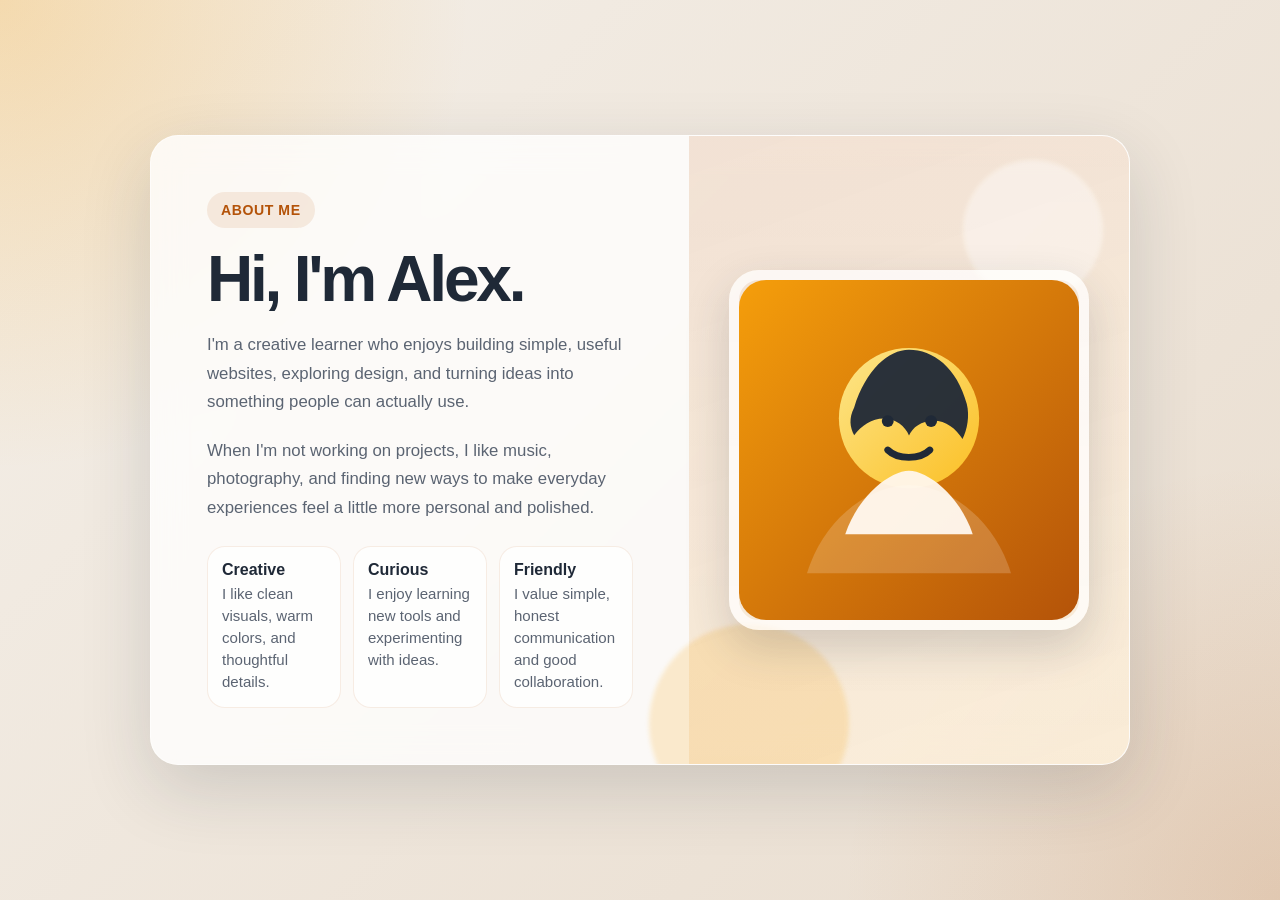
==== index.html @ 719cca9d "dada" ====
<!DOCTYPE html>
<html lang="en">
<head>
	<meta charset="UTF-8">
	<meta name="viewport" content="width=device-width, initial-scale=1.0">
	<title>About Me</title>
	<style>
		:root {
			color-scheme: light;
			--bg: #f4efe8;
			--bg-accent: #e9ddcf;
			--card: rgba(255, 255, 255, 0.78);
			--text: #1f2937;
			--muted: #5b6472;
			--accent: #b45309;
			--accent-soft: #f59e0b;
			--shadow: 0 24px 70px rgba(31, 41, 55, 0.16);
			--radius: 28px;
		}

		* {
			box-sizing: border-box;
		}

		body {
			margin: 0;
			min-height: 100vh;
			font-family: Arial, Helvetica, sans-serif;
			color: var(--text);
			background:
				radial-gradient(circle at top left, rgba(245, 158, 11, 0.26), transparent 30%),
				radial-gradient(circle at bottom right, rgba(180, 83, 9, 0.15), transparent 28%),
				linear-gradient(135deg, var(--bg), var(--bg-accent));
			display: grid;
			place-items: center;
			padding: 24px;
		}

		.about-card {
			width: min(100%, 980px);
			background: var(--card);
			backdrop-filter: blur(16px);
			border: 1px solid rgba(255, 255, 255, 0.55);
			border-radius: var(--radius);
			box-shadow: var(--shadow);
			overflow: hidden;
			display: grid;
			grid-template-columns: 1.1fr 0.9fr;
		}

		.content {
			padding: clamp(28px, 5vw, 56px);
			display: flex;
			flex-direction: column;
			justify-content: center;
			gap: 20px;
		}

		.eyebrow {
			display: inline-flex;
			align-items: center;
			gap: 10px;
			width: fit-content;
			padding: 10px 14px;
			border-radius: 999px;
			background: rgba(180, 83, 9, 0.1);
			color: var(--accent);
			font-size: 0.88rem;
			font-weight: 700;
			letter-spacing: 0.04em;
			text-transform: uppercase;
		}

		h1 {
			margin: 0;
			font-size: clamp(2.3rem, 5vw, 4.4rem);
			line-height: 0.98;
			letter-spacing: -0.05em;
		}

		p {
			margin: 0;
			font-size: 1.05rem;
			line-height: 1.7;
			color: var(--muted);
			max-width: 52ch;
		}

		.highlights {
			display: grid;
			grid-template-columns: repeat(3, minmax(0, 1fr));
			gap: 12px;
			margin-top: 4px;
		}

		.highlight {
			padding: 14px;
			border-radius: 18px;
			background: rgba(255, 255, 255, 0.72);
			border: 1px solid rgba(180, 83, 9, 0.1);
		}

		.highlight strong {
			display: block;
			color: var(--text);
			font-size: 1rem;
			margin-bottom: 4px;
		}

		.highlight span {
			color: var(--muted);
			font-size: 0.94rem;
			line-height: 1.45;
		}

		.portrait {
			position: relative;
			min-height: 420px;
			display: grid;
			place-items: center;
			padding: 28px;
			background:
				linear-gradient(160deg, rgba(180, 83, 9, 0.16), rgba(245, 158, 11, 0.12)),
				linear-gradient(180deg, rgba(255, 255, 255, 0.4), rgba(255, 255, 255, 0.08));
		}

		.portrait::before,
		.portrait::after {
			content: "";
			position: absolute;
			border-radius: 999px;
			background: rgba(255, 255, 255, 0.4);
			filter: blur(2px);
		}

		.portrait::before {
			width: 140px;
			height: 140px;
			top: 24px;
			right: 26px;
		}

		.portrait::after {
			width: 200px;
			height: 200px;
			bottom: -60px;
			left: -40px;
			background: rgba(245, 158, 11, 0.18);
		}

		.portrait img {
			position: relative;
			z-index: 1;
			width: min(100%, 360px);
			aspect-ratio: 1 / 1;
			object-fit: cover;
			border-radius: 30px;
			border: 10px solid rgba(255, 255, 255, 0.72);
			box-shadow: 0 18px 45px rgba(31, 41, 55, 0.18);
		}

		@media (max-width: 820px) {
			.about-card {
				grid-template-columns: 1fr;
			}

			.portrait {
				min-height: 340px;
			}

			.highlights {
				grid-template-columns: 1fr;
			}
		}
	</style>
</head>
<body>
	<main class="about-card">
		<section class="content" aria-labelledby="about-title">
			<div class="eyebrow">About Me</div>
			<h1 id="about-title">Hi, I'm Alex.</h1>
			<p>
				I'm a creative learner who enjoys building simple, useful websites, exploring design,
				and turning ideas into something people can actually use.
			</p>
			<p>
				When I'm not working on projects, I like music, photography, and finding new ways to make
				everyday experiences feel a little more personal and polished.
			</p>
			<div class="highlights">
				<div class="highlight">
					<strong>Creative</strong>
					<span>I like clean visuals, warm colors, and thoughtful details.</span>
				</div>
				<div class="highlight">
					<strong>Curious</strong>
					<span>I enjoy learning new tools and experimenting with ideas.</span>
				</div>
				<div class="highlight">
					<strong>Friendly</strong>
					<span>I value simple, honest communication and good collaboration.</span>
				</div>
			</div>
		</section>
		<section class="portrait" aria-label="Profile image">
			<img
				alt="Illustrated profile portrait"
				src="data:image/svg+xml,%3Csvg xmlns='http://www.w3.org/2000/svg' viewBox='0 0 800 800'%3E%3Cdefs%3E%3ClinearGradient id='bg' x1='0' y1='0' x2='1' y2='1'%3E%3Cstop offset='0%25' stop-color='%23f59e0b'/%3E%3Cstop offset='100%25' stop-color='%23b45309'/%3E%3C/linearGradient%3E%3ClinearGradient id='skin' x1='0' y1='0' x2='1' y2='1'%3E%3Cstop offset='0%25' stop-color='%23fde68a'/%3E%3Cstop offset='100%25' stop-color='%23fbbf24'/%3E%3C/linearGradient%3E%3C/defs%3E%3Crect width='800' height='800' rx='64' fill='url(%23bg)'/%3E%3Ccircle cx='400' cy='325' r='165' fill='url(%23skin)'/%3E%3Cpath d='M250 598c32-94 108-149 150-149s118 55 150 149' fill='%23fff7ed' opacity='.95'/%3E%3Cpath d='M271 300c28-90 81-136 129-136 56 0 113 41 136 128 7 28 1 61-10 82-16-25-39-43-68-43-29 0-50 16-58 35-9-22-31-40-60-40-27 0-52 17-69 39-10-18-13-40 0-65z' fill='%231f2937' opacity='.95'/%3E%3Ccircle cx='350' cy='332' r='14' fill='%231f2937'/%3E%3Ccircle cx='452' cy='332' r='14' fill='%231f2937'/%3E%3Cpath d='M350 400c23 23 76 23 99 0' stroke='%231f2937' stroke-width='16' stroke-linecap='round' fill='none'/%3E%3Cpath d='M160 690c39-128 146-207 240-207s201 79 240 207' fill='%23fff' opacity='.18'/%3E%3C/svg%3E"
			/>
		</section>
	</main>
</body>
</html>
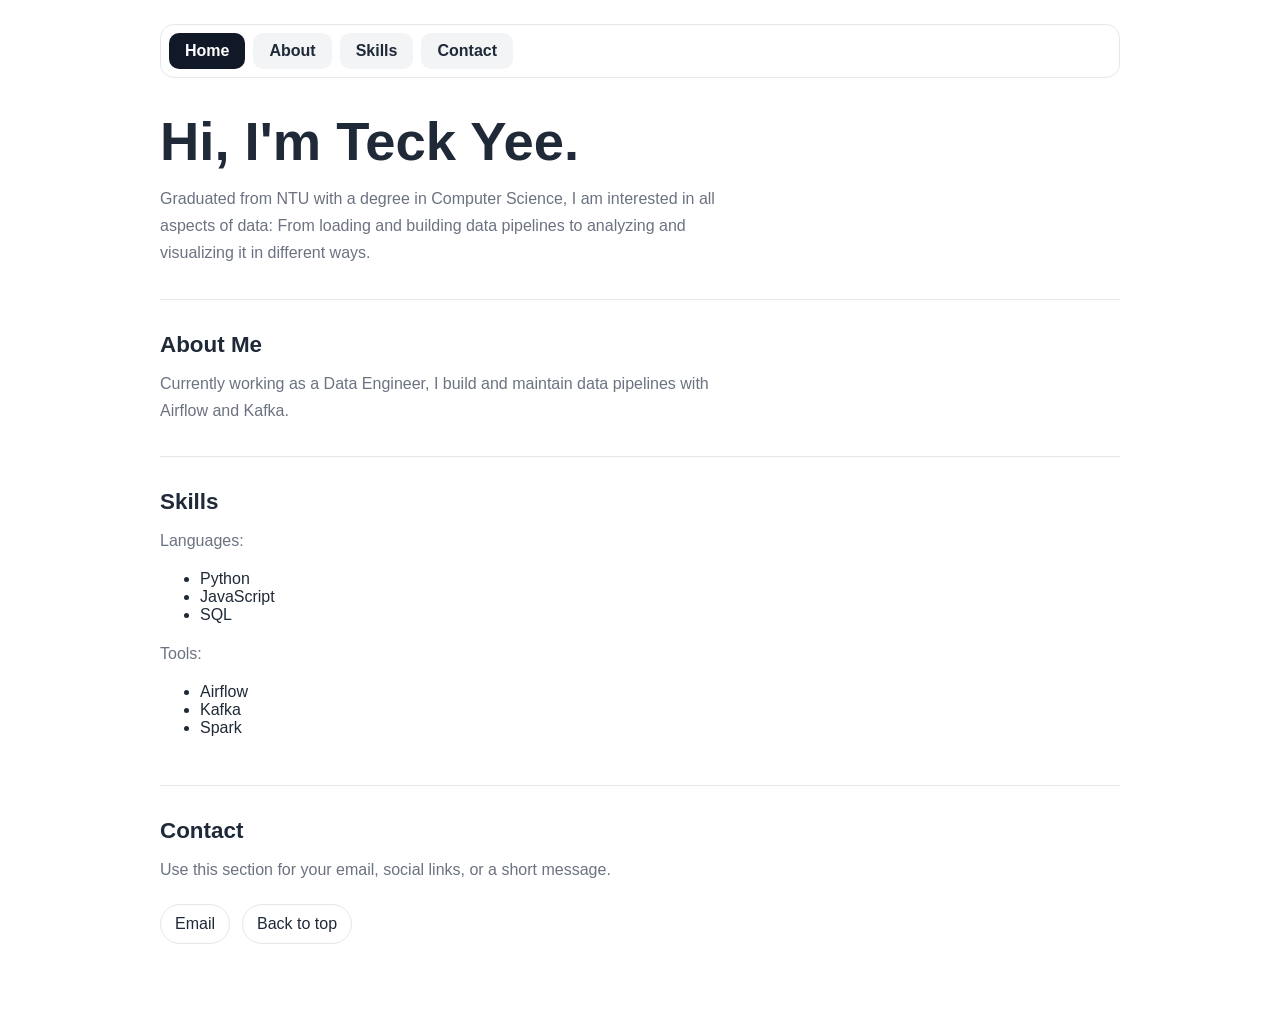
==== commit db75bfd0: "Update index.html" ====
--- a/index.html
+++ b/index.html
@@ -3,23 +3,19 @@
 <head>
 	<meta charset="UTF-8">
 	<meta name="viewport" content="width=device-width, initial-scale=1.0">
-	<title>About Me</title>
+	<title>Personal Site</title>
 	<style>
+		* {
+			box-sizing: border-box;
+		}
+
 		:root {
 			color-scheme: light;
-			--bg: #f4efe8;
-			--bg-accent: #e9ddcf;
-			--card: rgba(255, 255, 255, 0.78);
 			--text: #1f2937;
-			--muted: #5b6472;
-			--accent: #b45309;
-			--accent-soft: #f59e0b;
-			--shadow: 0 24px 70px rgba(31, 41, 55, 0.16);
-			--radius: 28px;
-		}
-
-		* {
-			box-sizing: border-box;
+			--muted: #6b7280;
+			--border: #e5e7eb;
+			--tab: #f3f4f6;
+			--tab-active: #111827;
 		}
 
 		body {
@@ -27,186 +23,155 @@
 			min-height: 100vh;
 			font-family: Arial, Helvetica, sans-serif;
 			color: var(--text);
-			background:
-				radial-gradient(circle at top left, rgba(245, 158, 11, 0.26), transparent 30%),
-				radial-gradient(circle at bottom right, rgba(180, 83, 9, 0.15), transparent 28%),
-				linear-gradient(135deg, var(--bg), var(--bg-accent));
-			display: grid;
-			place-items: center;
-			padding: 24px;
+			background: #ffffff;
 		}
 
-		.about-card {
-			width: min(100%, 980px);
-			background: var(--card);
-			backdrop-filter: blur(16px);
-			border: 1px solid rgba(255, 255, 255, 0.55);
-			border-radius: var(--radius);
-			box-shadow: var(--shadow);
-			overflow: hidden;
-			display: grid;
-			grid-template-columns: 1.1fr 0.9fr;
+		main {
+			width: min(960px, calc(100% - 32px));
+			margin: 0 auto;
+			padding: 24px 0 48px;
 		}
 
-		.content {
-			padding: clamp(28px, 5vw, 56px);
+		nav {
 			display: flex;
-			flex-direction: column;
-			justify-content: center;
-			gap: 20px;
+			gap: 8px;
+			padding: 8px;
+			border: 1px solid var(--border);
+			border-radius: 14px;
+			background: #ffffff;
+			position: sticky;
+			top: 16px;
+			z-index: 10;
+			backdrop-filter: blur(6px);
 		}
 
-		.eyebrow {
-			display: inline-flex;
-			align-items: center;
-			gap: 10px;
-			width: fit-content;
-			padding: 10px 14px;
-			border-radius: 999px;
-			background: rgba(180, 83, 9, 0.1);
-			color: var(--accent);
-			font-size: 0.88rem;
-			font-weight: 700;
-			letter-spacing: 0.04em;
-			text-transform: uppercase;
+		.tab {
+			appearance: none;
+			border: 0;
+			background: var(--tab);
+			color: var(--text);
+			padding: 10px 16px;
+			border-radius: 10px;
+			font: inherit;
+			font-weight: 600;
+			text-decoration: none;
+			line-height: 1;
+		}
+
+		.tab.active {
+			background: var(--tab-active);
+			color: #ffffff;
+		}
+
+		section {
+			padding: 32px 0;
+			border-bottom: 1px solid var(--border);
+		}
+
+		section:last-child {
+			border-bottom: 0;
+		}
+
+		h1,
+		h2 {
+			margin: 0;
 		}
 
 		h1 {
-			margin: 0;
-			font-size: clamp(2.3rem, 5vw, 4.4rem);
-			line-height: 0.98;
-			letter-spacing: -0.05em;
+			font-size: clamp(2rem, 5vw, 3.4rem);
+			margin-bottom: 12px;
+		}
+
+		h2 {
+			font-size: 1.4rem;
+			margin-bottom: 12px;
 		}
 
 		p {
 			margin: 0;
-			font-size: 1.05rem;
+			max-width: 65ch;
 			line-height: 1.7;
 			color: var(--muted);
-			max-width: 52ch;
 		}
 
-		.highlights {
-			display: grid;
-			grid-template-columns: repeat(3, minmax(0, 1fr));
+		.links {
+			display: flex;
+			flex-wrap: wrap;
 			gap: 12px;
-			margin-top: 4px;
+			margin-top: 20px;
 		}
 
-		.highlight {
-			padding: 14px;
-			border-radius: 18px;
-			background: rgba(255, 255, 255, 0.72);
-			border: 1px solid rgba(180, 83, 9, 0.1);
+		.link {
+			color: inherit;
+			text-decoration: none;
+			padding: 10px 14px;
+			border: 1px solid var(--border);
+			border-radius: 999px;
+			background: #ffffff;
 		}
 
-		.highlight strong {
-			display: block;
-			color: var(--text);
-			font-size: 1rem;
-			margin-bottom: 4px;
+		.link:hover,
+		.tab:hover {
+			border-color: #cbd5e1;
+			background: #f9fafb;
 		}
 
-		.highlight span {
-			color: var(--muted);
-			font-size: 0.94rem;
-			line-height: 1.45;
-		}
-
-		.portrait {
-			position: relative;
-			min-height: 420px;
-			display: grid;
-			place-items: center;
-			padding: 28px;
-			background:
-				linear-gradient(160deg, rgba(180, 83, 9, 0.16), rgba(245, 158, 11, 0.12)),
-				linear-gradient(180deg, rgba(255, 255, 255, 0.4), rgba(255, 255, 255, 0.08));
-		}
-
-		.portrait::before,
-		.portrait::after {
-			content: "";
-			position: absolute;
-			border-radius: 999px;
-			background: rgba(255, 255, 255, 0.4);
-			filter: blur(2px);
-		}
-
-		.portrait::before {
-			width: 140px;
-			height: 140px;
-			top: 24px;
-			right: 26px;
-		}
-
-		.portrait::after {
-			width: 200px;
-			height: 200px;
-			bottom: -60px;
-			left: -40px;
-			background: rgba(245, 158, 11, 0.18);
-		}
-
-		.portrait img {
-			position: relative;
-			z-index: 1;
-			width: min(100%, 360px);
-			aspect-ratio: 1 / 1;
-			object-fit: cover;
-			border-radius: 30px;
-			border: 10px solid rgba(255, 255, 255, 0.72);
-			box-shadow: 0 18px 45px rgba(31, 41, 55, 0.18);
-		}
-
-		@media (max-width: 820px) {
-			.about-card {
-				grid-template-columns: 1fr;
+		@media (max-width: 640px) {
+			nav {
+				flex-wrap: wrap;
 			}
 
-			.portrait {
-				min-height: 340px;
-			}
-
-			.highlights {
-				grid-template-columns: 1fr;
+			.tab {
+				flex: 1 1 calc(50% - 4px);
 			}
 		}
 	</style>
 </head>
 <body>
-	<main class="about-card">
-		<section class="content" aria-labelledby="about-title">
-			<div class="eyebrow">About Me</div>
-			<h1 id="about-title">Hi, I'm Alex.</h1>
-			<p>
-				I'm a creative learner who enjoys building simple, useful websites, exploring design,
-				and turning ideas into something people can actually use.
-			</p>
-			<p>
-				When I'm not working on projects, I like music, photography, and finding new ways to make
-				everyday experiences feel a little more personal and polished.
-			</p>
-			<div class="highlights">
-				<div class="highlight">
-					<strong>Creative</strong>
-					<span>I like clean visuals, warm colors, and thoughtful details.</span>
-				</div>
-				<div class="highlight">
-					<strong>Curious</strong>
-					<span>I enjoy learning new tools and experimenting with ideas.</span>
-				</div>
-				<div class="highlight">
-					<strong>Friendly</strong>
-					<span>I value simple, honest communication and good collaboration.</span>
-				</div>
+	<main>
+		<nav aria-label="Primary">
+			<a class="tab active" href="#home">Home</a>
+			<a class="tab" href="#about">About</a>
+			<a class="tab" href="#skills">Skills</a>
+			<a class="tab" href="#contact">Contact</a>
+		</nav>
+
+		<section id="home">
+			<h1>Hi, I'm Teck Yee.</h1>
+			<p>Graduated from NTU with a degree in Computer Science, I am interested in all aspects of data: From loading and building data pipelines to 
+				analyzing and visualizing it in different ways.</p>
+		</section>
+
+		<section id="about">
+			<h2>About Me</h2>
+			<p>Currently working as a Data Engineer, I build and maintain data pipelines with Airflow and Kafka.</p>
+		</section>
+
+		<section id="skills">
+			<h2>Skills</h2>
+			<p>Languages:</p>
+			<ul>
+				<li>Python</li>
+				<li>JavaScript</li>
+				<li>SQL</li>
+			</ul>
+			<p>Tools:</p>
+			<ul>
+				<li>Airflow</li>
+				<li>Kafka</li>
+				<li>Spark</li>
+			</ul>
+
+
+		</section>
+
+		<section id="contact">
+			<h2>Contact</h2>
+			<p>Use this section for your email, social links, or a short message.</p>
+			<div class="links">
+				<a class="link" href="mailto:you@example.com">Email</a>
+				<a class="link" href="#home">Back to top</a>
 			</div>
-		</section>
-		<section class="portrait" aria-label="Profile image">
-			<img
-				alt="Illustrated profile portrait"
-				src="data:image/svg+xml,%3Csvg xmlns='http://www.w3.org/2000/svg' viewBox='0 0 800 800'%3E%3Cdefs%3E%3ClinearGradient id='bg' x1='0' y1='0' x2='1' y2='1'%3E%3Cstop offset='0%25' stop-color='%23f59e0b'/%3E%3Cstop offset='100%25' stop-color='%23b45309'/%3E%3C/linearGradient%3E%3ClinearGradient id='skin' x1='0' y1='0' x2='1' y2='1'%3E%3Cstop offset='0%25' stop-color='%23fde68a'/%3E%3Cstop offset='100%25' stop-color='%23fbbf24'/%3E%3C/linearGradient%3E%3C/defs%3E%3Crect width='800' height='800' rx='64' fill='url(%23bg)'/%3E%3Ccircle cx='400' cy='325' r='165' fill='url(%23skin)'/%3E%3Cpath d='M250 598c32-94 108-149 150-149s118 55 150 149' fill='%23fff7ed' opacity='.95'/%3E%3Cpath d='M271 300c28-90 81-136 129-136 56 0 113 41 136 128 7 28 1 61-10 82-16-25-39-43-68-43-29 0-50 16-58 35-9-22-31-40-60-40-27 0-52 17-69 39-10-18-13-40 0-65z' fill='%231f2937' opacity='.95'/%3E%3Ccircle cx='350' cy='332' r='14' fill='%231f2937'/%3E%3Ccircle cx='452' cy='332' r='14' fill='%231f2937'/%3E%3Cpath d='M350 400c23 23 76 23 99 0' stroke='%231f2937' stroke-width='16' stroke-linecap='round' fill='none'/%3E%3Cpath d='M160 690c39-128 146-207 240-207s201 79 240 207' fill='%23fff' opacity='.18'/%3E%3C/svg%3E"
-			/>
 		</section>
 	</main>
 </body>
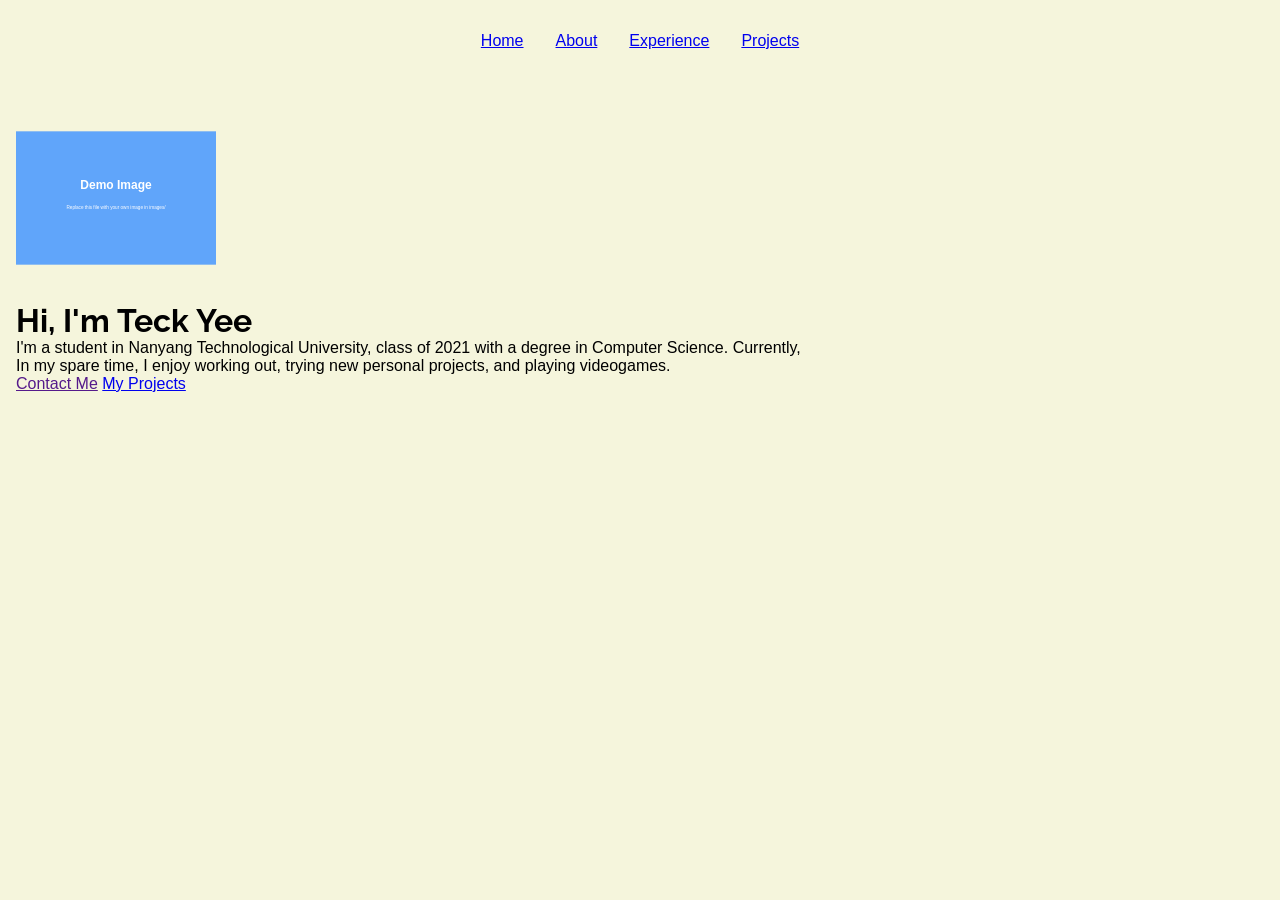
==== commit 22279515: "css styling" ====
--- a/index.html
+++ b/index.html
@@ -1,178 +1,32 @@
 <!DOCTYPE html>
 <html lang="en">
-<head>
-	<meta charset="UTF-8">
-	<meta name="viewport" content="width=device-width, initial-scale=1.0">
-	<title>Personal Site</title>
-	<style>
-		* {
-			box-sizing: border-box;
-		}
-
-		:root {
-			color-scheme: light;
-			--text: #1f2937;
-			--muted: #6b7280;
-			--border: #e5e7eb;
-			--tab: #f3f4f6;
-			--tab-active: #111827;
-		}
-
-		body {
-			margin: 0;
-			min-height: 100vh;
-			font-family: Arial, Helvetica, sans-serif;
-			color: var(--text);
-			background: #ffffff;
-		}
-
-		main {
-			width: min(960px, calc(100% - 32px));
-			margin: 0 auto;
-			padding: 24px 0 48px;
-		}
-
-		nav {
-			display: flex;
-			gap: 8px;
-			padding: 8px;
-			border: 1px solid var(--border);
-			border-radius: 14px;
-			background: #ffffff;
-			position: sticky;
-			top: 16px;
-			z-index: 10;
-			backdrop-filter: blur(6px);
-		}
-
-		.tab {
-			appearance: none;
-			border: 0;
-			background: var(--tab);
-			color: var(--text);
-			padding: 10px 16px;
-			border-radius: 10px;
-			font: inherit;
-			font-weight: 600;
-			text-decoration: none;
-			line-height: 1;
-		}
-
-		.tab.active {
-			background: var(--tab-active);
-			color: #ffffff;
-		}
-
-		section {
-			padding: 32px 0;
-			border-bottom: 1px solid var(--border);
-		}
-
-		section:last-child {
-			border-bottom: 0;
-		}
-
-		h1,
-		h2 {
-			margin: 0;
-		}
-
-		h1 {
-			font-size: clamp(2rem, 5vw, 3.4rem);
-			margin-bottom: 12px;
-		}
-
-		h2 {
-			font-size: 1.4rem;
-			margin-bottom: 12px;
-		}
-
-		p {
-			margin: 0;
-			max-width: 65ch;
-			line-height: 1.7;
-			color: var(--muted);
-		}
-
-		.links {
-			display: flex;
-			flex-wrap: wrap;
-			gap: 12px;
-			margin-top: 20px;
-		}
-
-		.link {
-			color: inherit;
-			text-decoration: none;
-			padding: 10px 14px;
-			border: 1px solid var(--border);
-			border-radius: 999px;
-			background: #ffffff;
-		}
-
-		.link:hover,
-		.tab:hover {
-			border-color: #cbd5e1;
-			background: #f9fafb;
-		}
-
-		@media (max-width: 640px) {
-			nav {
-				flex-wrap: wrap;
-			}
-
-			.tab {
-				flex: 1 1 calc(50% - 4px);
-			}
-		}
-	</style>
-</head>
-<body>
-	<main>
-		<nav aria-label="Primary">
-			<a class="tab active" href="#home">Home</a>
-			<a class="tab" href="#about">About</a>
-			<a class="tab" href="#skills">Skills</a>
-			<a class="tab" href="#contact">Contact</a>
-		</nav>
-
-		<section id="home">
-			<h1>Hi, I'm Teck Yee.</h1>
-			<p>Graduated from NTU with a degree in Computer Science, I am interested in all aspects of data: From loading and building data pipelines to 
-				analyzing and visualizing it in different ways.</p>
-		</section>
-
-		<section id="about">
-			<h2>About Me</h2>
-			<p>Currently working as a Data Engineer, I build and maintain data pipelines with Airflow and Kafka.</p>
-		</section>
-
-		<section id="skills">
-			<h2>Skills</h2>
-			<p>Languages:</p>
-			<ul>
-				<li>Python</li>
-				<li>JavaScript</li>
-				<li>SQL</li>
-			</ul>
-			<p>Tools:</p>
-			<ul>
-				<li>Airflow</li>
-				<li>Kafka</li>
-				<li>Spark</li>
-			</ul>
-
-
-		</section>
-
-		<section id="contact">
-			<h2>Contact</h2>
-			<p>Use this section for your email, social links, or a short message.</p>
-			<div class="links">
-				<a class="link" href="mailto:you@example.com">Email</a>
-				<a class="link" href="#home">Back to top</a>
-			</div>
-		</section>
-	</main>
-</body>
-</html>+	<head>
+		<meta charset="UTF-8" />
+		<meta name="viewport" content="width=device-width, initial-scale=1.0" />
+		<title>Teck YEET</title>
+        <link rel="stylesheet" href="style.css"> 
+	</head>
+	<body>
+		<header>
+            <nav>
+                <ul>
+                    <li><a href="#home">Home</a></li>
+                    <li><a href="#about">About</a></li>
+                    <li><a href="#experience">Experience</a></li>
+                    <li><a href="#projects">Projects</a></li>
+                </ul>
+            </nav>
+            <div class = "flex-container">
+                <img src="images/photo.svg" alt="Profile Picture" class="profile-pic" height="200px" width="200px">
+            
+                <div class="intro">
+                    <h1>Hi, I'm Teck Yee</h1>
+                    <p>I'm a student in Nanyang Technological University, class of 2021 with a degree in Computer Science. Currently, </p>
+                    <p>In my spare time, I enjoy working out, trying new personal projects, and playing videogames.</p>
+                    <a href="" class="cta-button">Contact Me</a>
+                    <a href="#projects" class="cta-button secondary">My Projects</a>
+                </div>
+            </div>
+        </header>
+	</body>
+</html>
--- a/style.css
+++ b/style.css
@@ -0,0 +1,46 @@
+@import url('https://fonts.googleapis.com/css2?family=Raleway:ital,wght@0,100..900;1,100..900&display=swap');
+@import url('https://fonts.googleapis.com/css2?family=Open+Sans:ital,wght@0,300..800;1,300..800&family=Raleway:ital,wght@0,100..900;1,100..900&display=swap');
+
+:root {
+    --base-color: #ffffff;
+    --text-color: #000000;
+    --primary-color: #67f2e8;
+    --secondary-color: #054b3f;
+    --accent: #67f2e8;
+    --glow: rgba(50, 191, 255, 0.28);
+    --shadow: 0 18px 40px rgba(2, 10, 24, 0.45);
+    --gradient-main: linear-gradient(135deg, #0ea5e9 0%, #22d3ee 50%, #67f2e8 100%);
+    --gradient-surface: linear-gradient(180deg, rgba(16, 52, 85, 0.95) 0%, rgba(7, 26, 46, 0.98) 100%);
+}
+
+*{
+    margin:0;
+    padding:0;
+    box-sizing: border-box;
+}
+
+html {
+    font-family:Poppins, Arial, Helvetica, sans-serif;
+    color: var(--text-color);
+}
+
+body{
+    padding: 1em;
+    background-color:beige;
+}
+
+h1,h2,h3{
+    font-family: Raleway, Merriweather, serif;
+}
+
+nav {
+    margin: 1em auto 3em auto;
+    width:min(1000px, 100%);
+}
+
+nav ul{
+    display:flex;
+    justify-content: center;
+    gap: 2em;
+    list-style-type: none;
+}
